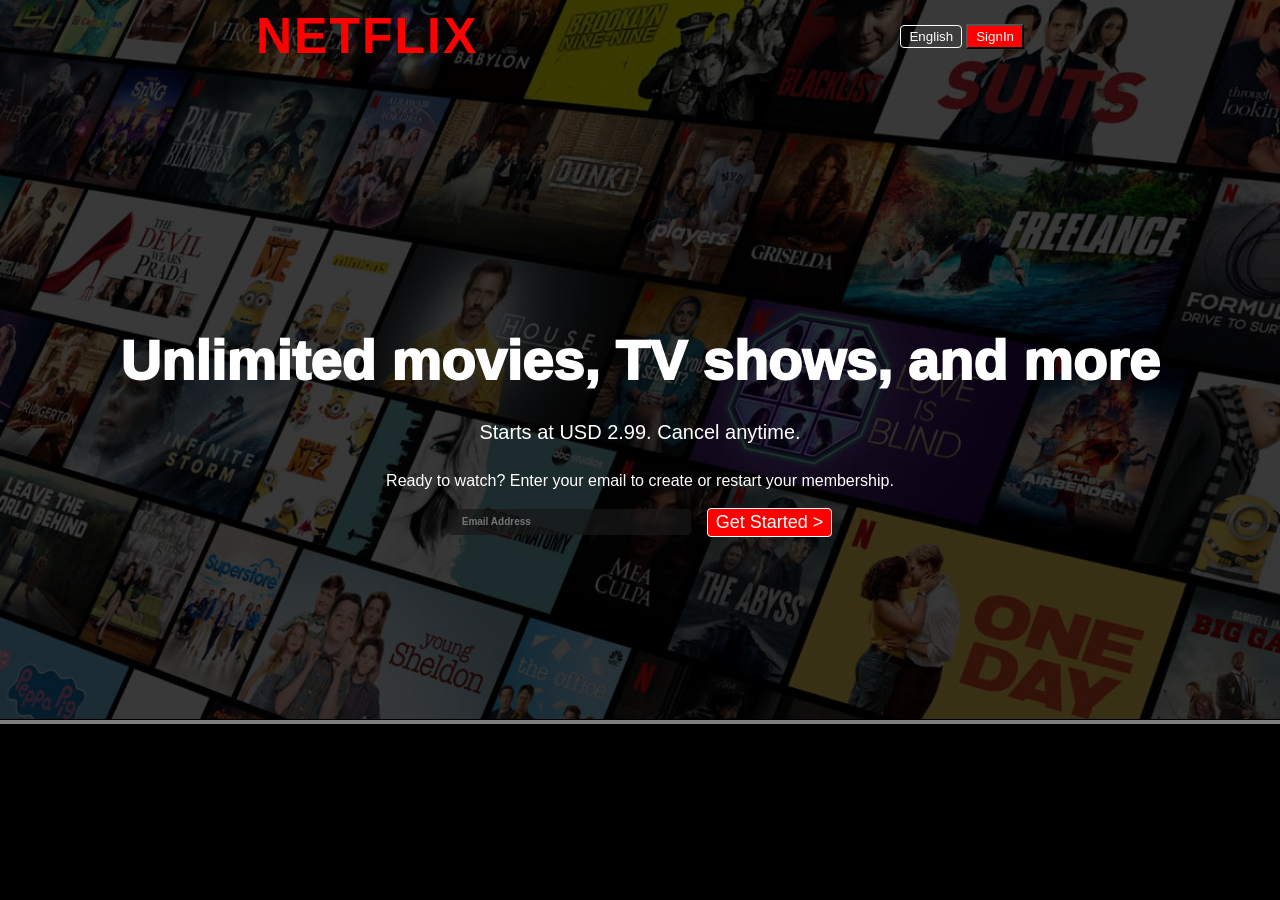
==== Netflix.html/index.html @ dd14e95e "netflix" ====
<!DOCTYPE html>
<html lang="en">

<head>
    <meta charset="UTF-8">
    <meta name="viewport" content="width=device-width, initial-scale=1.0">
    <title>Netflix India - Watch TV Shows Online, Watch Movies Online</title>
    <link rel="stylesheet" href="style.css">
</head>

<body>

    <div class="main">
        <nav>
            <span>
                <logo>NETFLIX</logo>
            </span>
            <div>
                <button class="btn">English</button>
                <button class="btn-red-sm">SignIn</button>
            </div>


        </nav>
        <div class="box">
        </div>
        <div class="hero">
            <span class="first">Unlimited movies, TV 
                shows, and more</span>
            <span class="second">Starts at USD 2.99. Cancel anytime.</span>
            <span class="third"> Ready to watch? Enter your email to create or restart your membership.</span>
            <div class="hero-buttons">
              <input type="text" placeholder="Email Address">
              <button class="btn btn-red">Get Started &gt;</button>
            </div>
        </div>
    </div>
    <div class="sepration"></div>
</body>

</html>
---- Netflix.html/style.css ----
* {
  padding: 0;
  margin: 0;
}
@import url("https://fonts.googleapis.com/css2?family=Bebas+Neue&display=swap");

@import url("https://fonts.googleapis.com/css2?family=Martel+Sans:wght@200;300;400;600;700;800;900&display=swap");

body{
  background-color: black;
}

.main {
  background-image: url("netflix.jpg");
  background-position: center center;
  background-repeat: no-repeat;
  background-size: max(1000px, 100vw);
  height: 80vh;
  position: relative;
}

.main .box {
  height: 100%;          /* use 100% to fill parent, not 80vh again */
  width: 100%;
  opacity: 0.7;          /* increase from 0.44 for a darker overlay */
  background-color: black;
  position: absolute;
  top: 0;
  left: 0;               /* add this so it aligns from the left edge */
}

nav {
  display: flex;
  max-width: 60vw;
  margin: auto;
  justify-content: space-between;
  align-items: center;
  height: 72px;
}
nav logo {
  color: red;
  width: 110px;
  position: relative;
  z-index: 10;
  font-family: "Bebas Neue", sans-serif;
  font-weight: bold;
  font-size: 50px;
  text-transform: uppercase;
  letter-spacing: 2px;
  display: block;
  transform: scaleZ(2.15);
}
nav button {
  position: relative;
  z-index: 10;
}
.hero {
  color: white;
  height: 100%;
  display: flex;
  align-items: center;
  justify-content: center;
  flex-direction: column;
  position: relative;
  font-family: "Martel Sans", sans-serif;
  gap: 18px;
  padding: 0px 30px;
}
.first{
  font-weight: 1000;
  font-size: 56px;
}
.second{
  margin: 10px;
  font-size: 20px;
  font-weight: 500;
}
.third{
  /* margin: 10px; */
  font-size: 16px;
  font-weight: 400;
}

.sepration{
  height: 4px;           /* thickness of the line */
  background-color: #808080;  /* grey color */
  width: 100%;
  display: block;
  margin: 0;
  padding: 0;
}
.btn{
  padding: 3px 8px;
  font-weight: 400;
  background-color: rgba(248,243,243,0.021);
  color: white;
  border: 1px solid white;
  border-radius: 4px;
  /* cursor: pointer; */

}
.btn-red-sm{
background-color: red;
padding: 3px 8px;
color: white;

}

.btn-red{
background-color: red;
color: white;
font-size: 18px;
border-radius: 4px;
}
.main input{
  padding: 7px 100px 8px 14px;
  font-weight: 900;
  font-size: 10px;
  border-radius: 4px;
  background-color: rgba(23,23,23,0.7);
  border: 1px rgba(246,238,238,0.5);
  color: white;
}
.hero-buttons{
  display: flex;
  align-items: center;
  justify-content: center;
  gap: 16px;
}
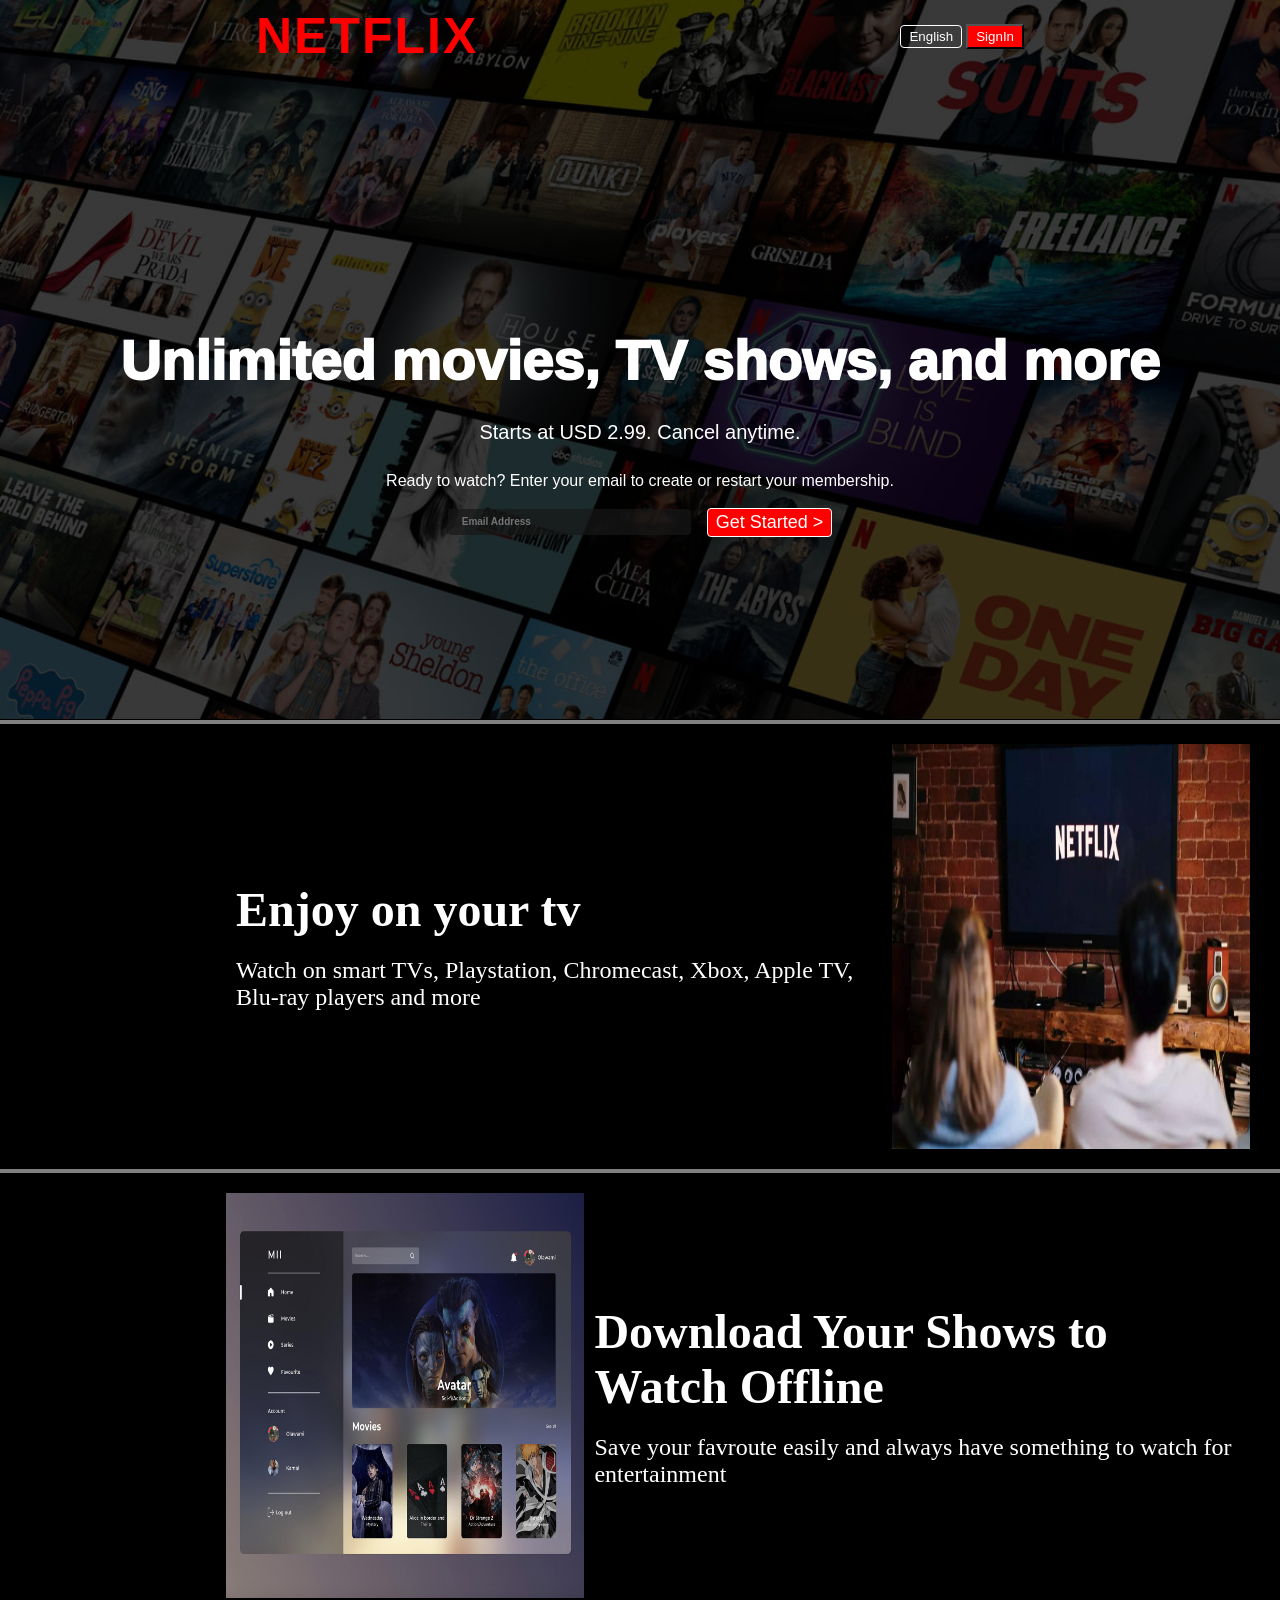
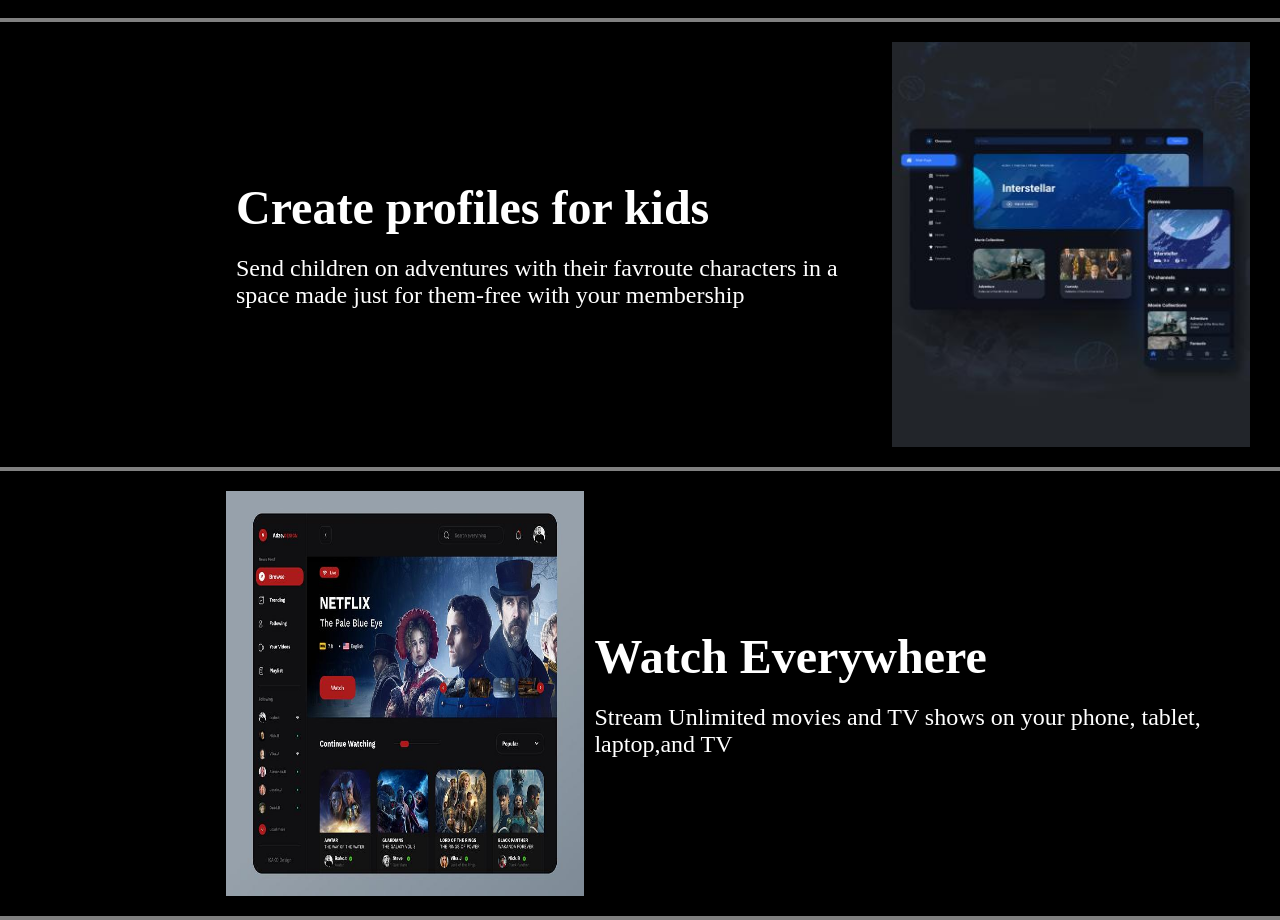
==== commit eb7a59af: "netflix" ====
--- a/Netflix.html/index.html
+++ b/Netflix.html/index.html
@@ -25,17 +25,69 @@
         <div class="box">
         </div>
         <div class="hero">
-            <span class="first">Unlimited movies, TV 
+            <span class="para1">Unlimited movies, TV
                 shows, and more</span>
-            <span class="second">Starts at USD 2.99. Cancel anytime.</span>
-            <span class="third"> Ready to watch? Enter your email to create or restart your membership.</span>
+            <span class="para2">Starts at USD 2.99. Cancel anytime.</span>
+            <span class="para3"> Ready to watch? Enter your email to create or restart your membership.</span>
             <div class="hero-buttons">
-              <input type="text" placeholder="Email Address">
-              <button class="btn btn-red">Get Started &gt;</button>
+                <input type="text" placeholder="Email Address">
+                <button class="btn btn-red">Get Started &gt;</button>
             </div>
         </div>
     </div>
     <div class="sepration"></div>
+    <section class="one">
+        <div>
+            <span class="first child"> Enjoy on your tv</span>
+
+            <span class="second child">Watch on smart TVs, Playstation, Chromecast, Xbox, Apple TV, Blu-ray players and
+                more</span>
+        </div>
+        <div class="secImg">
+            <img src="ImgSec1.jpeg" alt="" srcset="">
+
+        </div>
+    </section>
+    <div class="sepration"></div>
+
+    <section class="one">
+        <div class="secImg">
+            <img src="ImgSec2.jpeg" alt="" srcset="">
+        </div>
+        <div>
+            <span class="first child"> Download Your Shows to Watch Offline</span>
+
+     <span class="second child">Save your favroute easily and always have something to watch for entertainment</span>
+        </div>
+    </section>
+  <div class="sepration"></div>
+  <section class="one">
+        <div>
+            <span class="first child"> Create profiles for kids</span>
+
+            <span class="second child">Send children on adventures with their favroute characters in a space made just for them-free with your membership</span>
+        </div>
+        <div class="secImg">
+            <img src="ImgSec3.jpeg" alt="" srcset="">
+
+        </div>
+    </section>
+ <div class="sepration"></div>
+  <section class="one">
+        <div class="secImg">
+            <img src="ImgSec4.jpeg" alt="" srcset="">
+        </div>
+        <div>
+            <span class="first child"> Watch Everywhere</span>
+
+     <span class="second child">Stream Unlimited movies and TV shows on your phone, tablet, laptop,and TV</span>
+        </div>
+    </section>
+    <div class="sepration"></div>
+
+    <section class="faq">
+        
+    </section>
 </body>
 
 </html>
--- a/Netflix.html/style.css
+++ b/Netflix.html/style.css
@@ -43,7 +43,7 @@
   position: relative;
   z-index: 10;
   font-family: "Bebas Neue", sans-serif;
-  font-weight: bold;
+  font-weight: bolder;
   font-size: 50px;
   text-transform: uppercase;
   letter-spacing: 2px;
@@ -66,16 +66,16 @@
   gap: 18px;
   padding: 0px 30px;
 }
-.first{
+.para1{
   font-weight: 1000;
   font-size: 56px;
 }
-.second{
+.para2{
   margin: 10px;
   font-size: 20px;
   font-weight: 500;
 }
-.third{
+.para3{
   /* margin: 10px; */
   font-size: 16px;
   font-weight: 400;
@@ -89,6 +89,7 @@
   margin: 0;
   padding: 0;
 }
+
 .btn{
   padding: 3px 8px;
   font-weight: 400;
@@ -127,4 +128,49 @@
   justify-content: center;
   gap: 16px;
 }
-
+.one{
+  display: flex;
+  justify-content: center;
+  max-width: 80vw;
+  margin: auto;
+  color: white;
+  align-items: center;
+  font-size: 30px;
+  font-weight: bold ;
+  margin-right: 10px;
+  padding: 20px;
+}
+.secImg{
+  position: relative;
+}
+.secImg img{
+  width: 28vw;
+  height: 45vh;
+  
+}
+ .first {
+  font-size: 48px;
+  font-weight: bolder;
+  margin: 10px;
+ }
+.second {
+    font-size: 24px;
+    font-weight: 500;
+    margin: 10px;
+}
+section.one > div{
+  display: flex;
+  flex-direction: column;
+}
+.third {
+  font-size: 48px;
+  font-weight: bolder;
+  color: white;
+  margin: 20px;
+ }
+.fourth {
+    font-size: 24px;
+    font-weight: 500;
+    color: white;
+    margin: 20px;
+}
